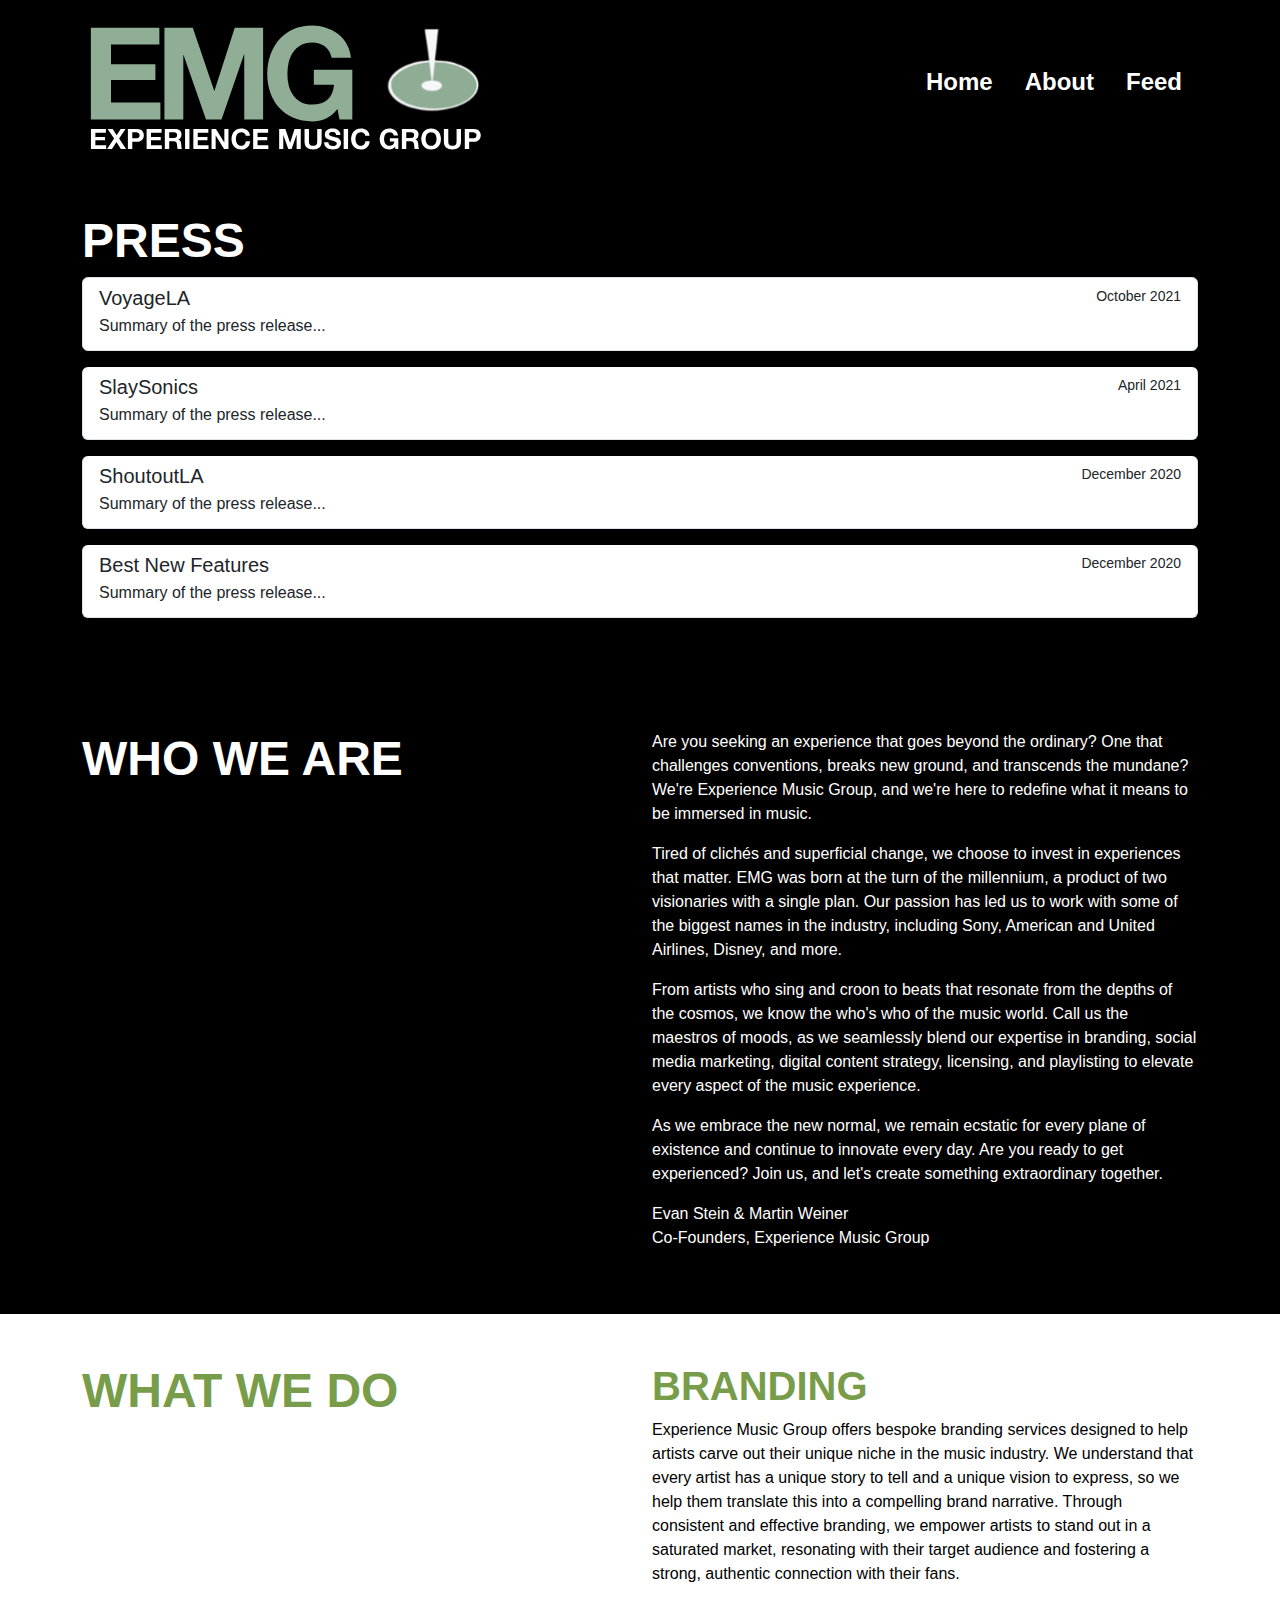
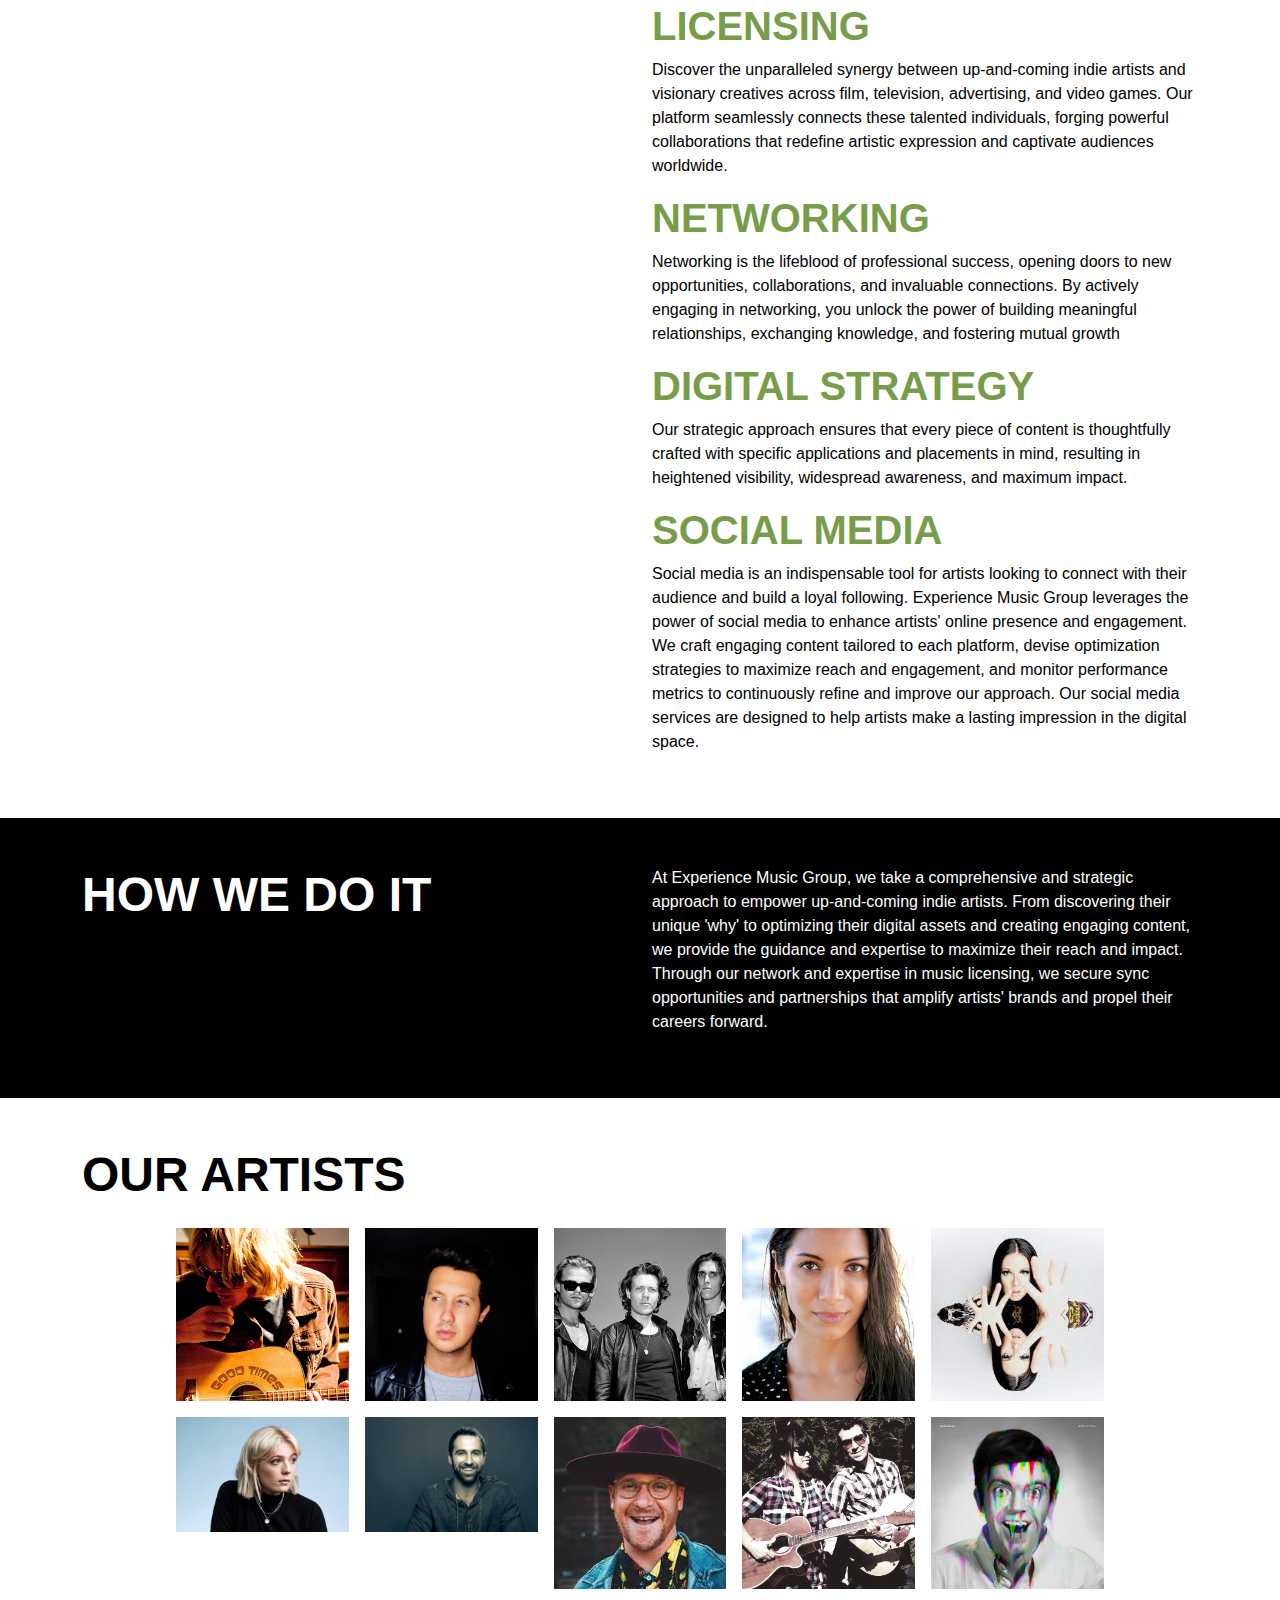
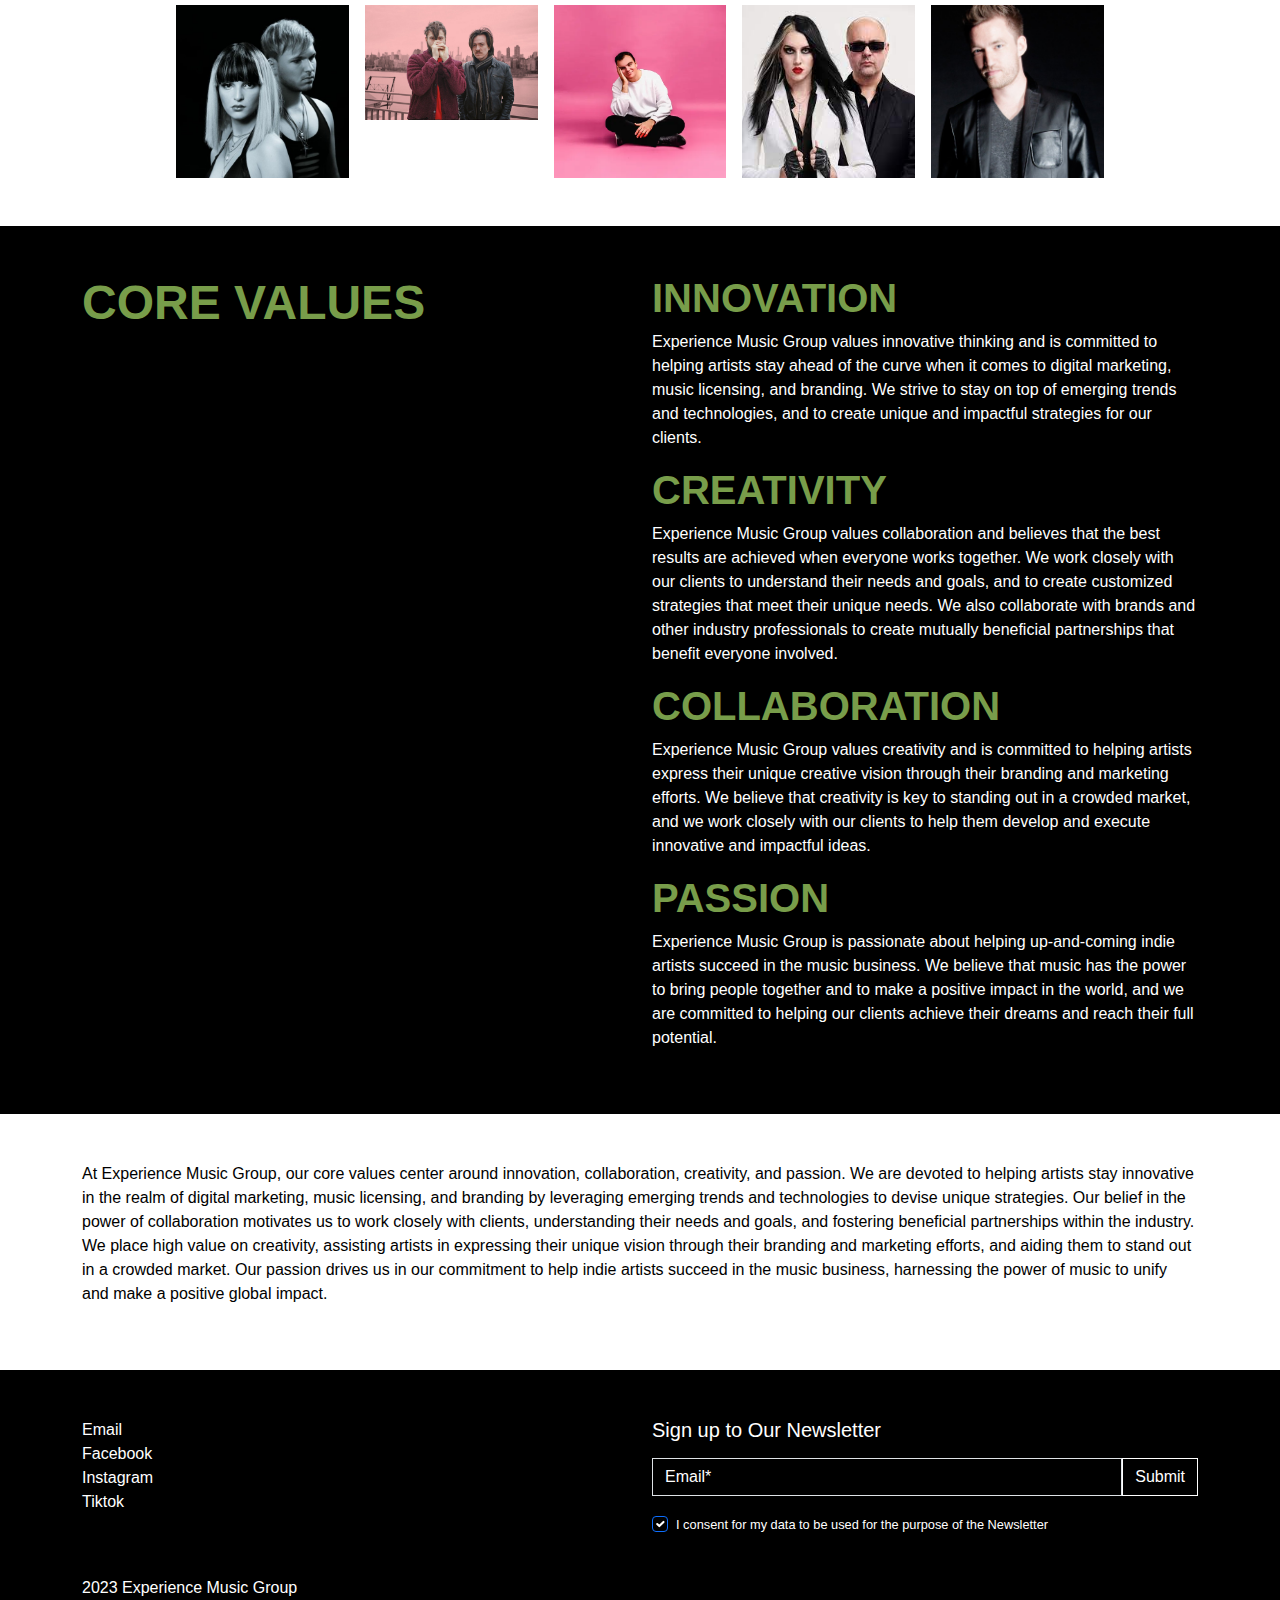
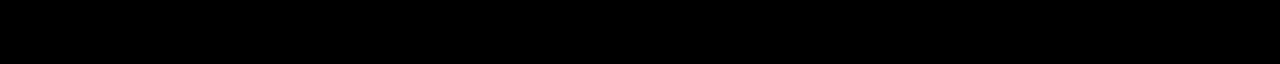
==== about.html @ ebf4021c "Add about.html and feed.html" ====
<!DOCTYPE html>
<html lang="en">

<head>
  <meta charset="UTF-8">
  <meta http-equiv="X-UA-Compatible" content="IE=edge">
  <meta name="viewport" content="width=device-width, initial-scale=1.0">
  <link href="https://cdn.jsdelivr.net/npm/bootstrap@5.0.2/dist/css/bootstrap.min.css" rel="stylesheet">
  <link rel="stylesheet" href="css/bootstrap.css">
  <link rel="stylesheet" href="css/styles.css">
  <title>Bootstrap Test</title>

  <!-- Include your custom font -->
</head>

<body>
  <!-- Header Section -->
  <header class="text-white text-center">
    <nav class="navbar navbar-expand-lg navbar-dark">
      <div class="container">
        <a href="#" class="navbar-brand">
          <img src="images/logo2.svg" alt="EMG Logo" class="logo">
        </a>
        <button class="navbar-toggler" type="button" data-toggle="collapse" data-target="#navbarNav"
          aria-controls="navbarNav" aria-expanded="false" aria-label="Toggle navigation">
          <span class="navbar-toggler-icon"></span>
        </button>
        <div class="collapse navbar-collapse" id="navbarNav">
          <ul class="navbar-nav ms-auto">
            <li class="nav-item active mx-2 ">
              <a class="nav-link" href="/index.html">Home</a>
            </li>
            <li class="nav-item mx-2">
              <a class="nav-link" href="/about.html">About</a>
            </li>
            <li class="nav-item mx-2">
              <a class="nav-link" href="/feed.html">Feed</a>
            </li>
          </ul>
        </div>
      </div>
    </nav>
  </header>

  <!-- Who We Are Section -->
  <section id="press" class="py-5 d-flex align-items-center">
    <div class="container">
      <!-- Single Column -->
      <h2 class="section-heading text-white">Press</h2>
      <div class="list-group">
        <!-- VOYAGE LA -->
        <a href="#" class="list-group-item rounded list-group-item-action mb-3">
          <div class="d-flex w-100 justify-content-between">
            <h5 class="mb-1">VoyageLA</h5>
            <small>October 2021</small>
          </div>
          <p class="mb-1">Summary of the press release...</p>
        </a>

        <!-- SlaySonics -->
        <a href="#" class="list-group-item rounded list-group-item-action mb-3">
          <div class="d-flex w-100 justify-content-between">
            <h5 class="mb-1">SlaySonics</h5>
            <small>April 2021</small>
          </div>
          <p class="mb-1">Summary of the press release...</p>
        </a>
        <!-- ShoutoutLA -->
        <a href="#" class="list-group-item rounded list-group-item-action mb-3">
          <div class="d-flex w-100 justify-content-between">
            <h5 class="mb-1">ShoutoutLA</h5>
            <small>December 2020</small>
          </div>
          <p class="mb-1">Summary of the press release...</p>
        </a>
        <!-- Best New Features  -->
        <a href="#" class="list-group-item rounded list-group-item-action mb-3">
          <div class="d-flex w-100 justify-content-between">
            <h5 class="mb-1">Best New Features</h5>
            <small>December 2020</small>
          </div>
          <p class="mb-1">Summary of the press release...</p>
        </a>
        <!-- The Good Men Project -->
        <!-- Voyage LA -->
        <!-- Indiehitmaker -->
        <!-- How to License Music -->
        <!-- My Silent Bravery -->
        <!-- West Conn Radio -->
        <!-- The El Rey -->
        <!-- Concord Music Group  -->



      </div>


    </div>
    </div>
  </section>





  <!-- Who We Are Section -->
  <section id="who-we-are" class="py-5 d-flex align-items-center">
    <div class="container">
      <div class="row">
        <!-- Left Column -->
        <div class="col-md-6">
          <h2 class="section-heading text-white">Who We Are</h2>
        </div>

        <!-- Right Column -->
        <div class="col-md-6 text-white">
          <p>Are you seeking an experience that goes beyond the ordinary? One that challenges conventions, breaks new
            ground, and transcends the mundane? We're Experience Music Group, and we're here to redefine what it means
            to be immersed in music.</p>
          <p>Tired of clichés and superficial change, we choose to invest in experiences that matter. EMG was born at
            the turn of the millennium, a product of two visionaries with a single plan. Our passion has led us to
            work
            with some of the biggest names in the industry, including Sony, American and United Airlines, Disney, and
            more.</p>
          <p>From artists who sing and croon to beats that resonate from the depths of the cosmos, we know the who's
            who
            of the music world. Call us the maestros of moods, as we seamlessly blend our expertise in branding,
            social
            media marketing, digital content strategy, licensing, and playlisting to elevate every aspect of the music
            experience.</p>
          <p>As we embrace the new normal, we remain ecstatic for every plane of existence and continue to innovate
            every day. Are you ready to get experienced? Join us, and let's create something extraordinary together.
          </p>
          <div class="mt-auto">
            <p class="mb-0">Evan Stein & Martin Weiner</p>
            <p>Co-Founders, Experience Music Group</p>
          </div>
        </div>
      </div>
    </div>
  </section>


  <!-- What we Do Section -->
  <section id="what-we-do" class="py-5 d-flex align-items-center bg-white">
    <div class="container">
      <div class="row">
        <!-- Left Column -->
        <div class="col-md-6">
          <h2 class="section-heading text-main">What We Do</h2>
        </div>

        <!-- Right Column -->
        <div class="col-md-6 text-black">
          <h3 class="section-subheading">Branding</h3>
          <p>Experience Music Group offers bespoke branding services designed to help artists carve out their unique
            niche in the music industry. We understand that every artist has a unique story to tell and a unique
            vision
            to express, so we help them translate this into a compelling brand narrative. Through consistent and
            effective branding, we empower artists to stand out in a saturated market, resonating with their target
            audience and fostering a strong, authentic connection with their fans.</p>
          <h3 class="section-subheading">Licensing</h3>
          <p>Discover the unparalleled synergy between up-and-coming indie artists and visionary creatives across
            film,
            television, advertising, and video games. Our platform seamlessly connects these talented individuals,
            forging powerful collaborations that redefine artistic expression and captivate audiences worldwide.</p>
          <h3 class="section-subheading">Networking</h3>
          <p>Networking is the lifeblood of professional success, opening doors to new opportunities, collaborations,
            and invaluable connections. By actively engaging in networking, you unlock the power of building
            meaningful
            relationships, exchanging knowledge, and fostering mutual growth</p>
          <h3 class="section-subheading">Digital Strategy</h3>
          <p>Our strategic approach ensures that every piece of content is thoughtfully crafted with specific
            applications and placements in mind, resulting in heightened visibility, widespread awareness, and maximum
            impact.</p>
          <h3 class="section-subheading">Social Media</h3>
          <p>
            Social media is an indispensable tool for artists looking to connect with their audience and build a loyal
            following. Experience Music Group leverages the power of social media to enhance artists' online presence
            and engagement. We craft engaging content tailored to each platform, devise optimization strategies to
            maximize reach and engagement, and monitor performance metrics to continuously refine and improve our
            approach. Our social media services are designed to help artists make a lasting impression in the digital
            space.
          </p>

        </div>
      </div>
    </div>
  </section>

  <!-- How We Do It Section -->
  <section id="how-we-do-it" class="py-5 d-flex align-items-center">
    <div class="container">
      <div class="row">
        <!-- Left Column -->
        <div class="col-md-6">
          <h2 class="section-heading text-white">How We Do it</h2>
        </div>
        <!-- Right Column -->
        <div class="col-md-6 text-white">
          <p>At Experience Music Group, we take a comprehensive and strategic approach to empower up-and-coming indie
            artists. From discovering their unique 'why' to optimizing their digital assets and creating engaging
            content, we provide the guidance and expertise to maximize their reach and impact. Through our network and
            expertise in music licensing, we secure sync opportunities and partnerships that amplify artists' brands
            and
            propel their careers forward.</p>
        </div>
      </div>
    </div>
  </section>

  <!-- Our Artists Section -->
  <section id="our-artists" class="py-5 bg-white">
    <div class="container">
      <!-- Section Heading -->
      <h2 class="section-heading text-black mb-4">Our Artists</h2>

      <!-- First Row -->
      <div class="row justify-content-center g-3 pb-3">
        <div class="col-md-2 col-4"><img src="./images/artists/latch-key-kid.jpeg" alt="Artist 1" class="img-fluid">
        </div>
        <div class="col-md-2 col-4"><img src="./images/artists/tyler-shamy.jpeg" alt="Artist 2" class="img-fluid">
        </div>
        <div class="col-md-2 col-4"><img src="./images/artists/the-new-twentys.jpeg" alt="Artist 3" class="img-fluid">
        </div>
        <div class="col-md-2 col-4"><img src="./images/artists/chantelle-berry.webp" alt="Artist 4" class="img-fluid">
        </div>
        <div class="col-md-2 col-4"><img src="./images/artists/rockie-brown.jpeg" alt="Artist 5" class="img-fluid">
        </div>
      </div>

      <!-- Second Row -->
      <div class="row justify-content-center g-3 pb-3">
        <div class="col-md-2 col-4"><img src="./images/artists/em-rossi.jpeg" alt="Artist 6" class="img-fluid"></div>
        <div class="col-md-2 col-4"><img src="./images/artists/my-silent-bravery.jpeg" alt="Artist 7" class="img-fluid">
        </div>
        <div class="col-md-2 col-4"><img src="./images/artists/mikey-paulker.jpeg" alt="Artist 8" class="img-fluid">
        </div>
        <div class="col-md-2 col-4"><img src="./images/artists/bicycle-mob.jpeg" alt="Artist 9" class="img-fluid">
        </div>
        <div class="col-md-2 col-4"><img src="./images/artists/animali.jpeg" alt="Artist 10" class="img-fluid"></div>
      </div>

      <!-- Third Row -->
      <div class="row g-3 justify-content-center">
        <div class="col-md-2 col-4"><img src="./images/artists/the-haunt.jpeg" alt="Artist 11" class="img-fluid">
        </div>
        <div class="col-md-2 col-4"><img src="./images/artists/deaf-poets.jpeg" alt="Artist 12" class="img-fluid">
        </div>
        <div class="col-md-2 col-4"><img src="./images/artists/ryan-nealon.webp" alt="Artist 13" class="img-fluid">
        </div>
        <div class="col-md-2 col-4"><img src="./images/artists/night-club.jpeg" alt="Artist 14" class="img-fluid">
        </div>
        <div class="col-md-2 col-4"><img src="./images/artists/steven-cooper.jpeg" alt="Artist 15" class="img-fluid">
        </div>
      </div>

    </div>
  </section>




  <!-- Core Values Section -->
  <section id="core-values" class="py-5 d-flex align-items-center">
    <div class="container">
      <div class="row">
        <!-- Left Column -->
        <div class="col-md-6">
          <h2 class="section-heading text-main">Core Values</h2>
        </div>

        <!-- Right Column -->
        <div class="col-md-6 text-white">
          <h3 class="section-subheading">Innovation</h3>
          <p>Experience Music Group values innovative thinking and is committed to helping artists stay ahead of the
            curve when it comes to digital marketing, music licensing, and branding. We strive to stay on top of
            emerging trends and technologies, and to create unique and impactful strategies for our clients.</p>
          <h3 class="section-subheading">Creativity</h3>
          <p>Experience Music Group values collaboration and believes that the best results are achieved when everyone
            works together. We work closely with our clients to understand their needs and goals, and to create
            customized strategies that meet their unique needs. We also collaborate with brands and other industry
            professionals to create mutually beneficial partnerships that benefit everyone involved.</p>
          <h3 class="section-subheading">Collaboration</h3>
          <p>Experience Music Group values creativity and is committed to helping artists express their unique
            creative
            vision through their branding and marketing efforts. We believe that creativity is key to standing out in
            a
            crowded market, and we work closely with our clients to help them develop and execute innovative and
            impactful ideas.</p>
          <h3 class="section-subheading">Passion</h3>
          <p>Experience Music Group is passionate about helping up-and-coming indie artists succeed in the music
            business. We believe that music has the power to bring people together and to make a positive impact in
            the
            world, and we are committed to helping our clients achieve their dreams and reach their full potential.
          </p>
        </div>
      </div>
    </div>
  </section>

  <!-- Mission Statement Section -->
  <section id="mission-statement" class="bg-white py-5 d-flex align-items-center">
    <div class="container">
      <div class="row">
        <!-- Right Column -->
        <div class="text-black">
          <p>At Experience Music Group, our core values center around innovation, collaboration, creativity, and
            passion. We are devoted to helping artists stay innovative in the realm of digital marketing, music
            licensing, and branding by leveraging emerging trends and technologies to devise unique strategies. Our
            belief in the power of collaboration motivates us to work closely with clients, understanding their needs
            and goals, and fostering beneficial partnerships within the industry. We place high value on creativity,
            assisting artists in expressing their unique vision through their branding and marketing efforts, and
            aiding
            them to stand out in a crowded market. Our passion drives us in our commitment to help indie artists
            succeed
            in the music business, harnessing the power of music to unify and make a positive global impact.</p>
        </div>
      </div>
    </div>
  </section>

  <!-- Footer -->
  <!-- Footer Section -->
  <footer class="text-white py-5">
    <div class="container">
      <!-- Links and Contact Section -->
      <div class="row mb-4">
        <div class="col-md-6">
          <ul class="list-unstyled">
            <li><a href="mailto:hello@example.com" class="text-decoration-none text-white">Email</a></li>
            <li><a href="https://www.facebook.com" target="_blank" class="text-white text-decoration-none">Facebook</a>
            </li>
            <li><a href="https://www.instagram.com" target="_blank"
                class="text-white text-decoration-none">Instagram</a></li>
            <li><a href="https://www.tiktok.com" class="text-decoration-none text-white">Tiktok</a></li>
          </ul>
        </div>
        <div class="col-md-6">
          <h5 class="mb-3">Sign up to Our Newsletter</h5>
          <form action="#">
            <div class="mb-3 d-flex">
              <input type="email" class="form-control custom-input rounded-0" style="background-color: black;"
                name="email" placeholder="Email*">
              <button type="submit" class="btn btn-primary bg-black border-white rounded-0">Submit</button>
            </div>
            <div class="mb-3 form-check">
              <input type="checkbox" class="form-check-input bg-black" name="checkboxOne" value="true" checked>
              <label class="form-check-label small-text" style="font-size: .8rem;" for="checkboxOne">I consent
                for my
                data to be used for the purpose of the Newsletter</label>
            </div>

          </form>

        </div>
      </div>

      <!-- Additional Information -->
      <div class="row">
        <div class="col-12">
          <p class="small-text">2023 Experience Music Group
          </p>
        </div>
      </div>
    </div>
  </footer>



  <!-- Bootstrap JavaScript -->
  <script src="js/bootstrap.bundle.js"></script>
</body>

</html>
---- css/styles.css ----
@font-face {
  font-family: 'Helvetica Neue Condensed Bold';
  src: url('./fonts/Helvetica\ Neue\ Condensed\ Bold.ttf') format('ttf');
}

body {
  background-color: black;
}

body,
h1,
h2,
h3,
h4,
h5,
h6 {
  font-family: 'Helvetica Neue Condensed Bold', sans-serif;
}

.logo {
  width: 200px;
  height: auto;
}

.hero {
  position: relative;
  min-height: calc(100vh - 147px);
}

.hero-heading {
  font-size: 3rem;
  text-transform: uppercase;
}

.section-heading {
  font-size: 3rem;
  text-transform: uppercase ;
  font-weight: 600;
}

.section-subheading {
  font-size: 2.5rem;
  color: #789D4A;
  text-transform: uppercase;
  font-weight: 600;
}

.text-main {
  color: #789D4A
}

.bottom-right-list {
  list-style-type: none; /* Remove bullets */
  margin-bottom: 50px; /* Add margin to the bottom */
  position: absolute; /* Position absolutely within the container */
  right: 0; /* Align to the right of the container */
}

.bottom-right-list li {
  line-height: 1;
}


/* Medium screens (>=768px) */
@media (min-width: 768px) {
  .logo {
    width: 250px;
  }

  .hero-heading {
    font-size: 3.25rem;
  }
}


/* Large screens (>=768px) */
@media (min-width: 992px) {
  .logo {
    width: 300px;
  }
  .hero-heading {
    font-size: 3.25rem;
  }
}

/* Extra Large screens (>= 1200px) */
@media (min-width: 1200px) {
  .logo {
      width: 400px;
  }
}



.custom-input::placeholder {
  color: white;
}

.nav-link {
  font-size: 24px;
  font-family: 'Helvetica Neue Condensed Bold', sans-serif;
  font-weight: bold;
  color: white !important;
}

.nav-link:hover {
  color: #789D4A !important;
  text-decoration: underline;
}
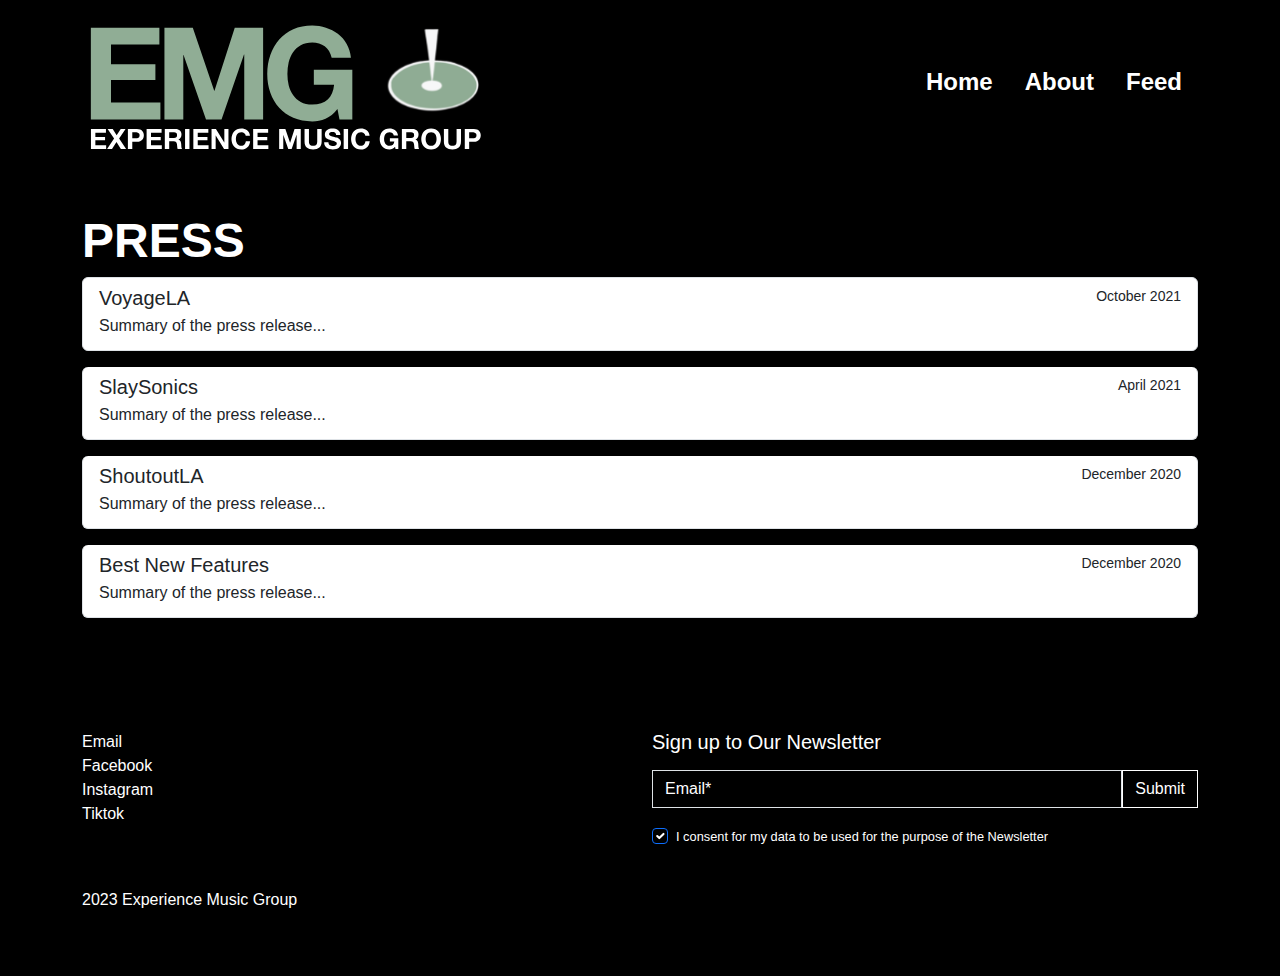
==== commit b7f6eb73: "Remove misc sections from about.html" ====
--- a/about.html
+++ b/about.html
@@ -28,13 +28,13 @@
         <div class="collapse navbar-collapse" id="navbarNav">
           <ul class="navbar-nav ms-auto">
             <li class="nav-item active mx-2 ">
-              <a class="nav-link" href="/index.html">Home</a>
+              <a class="nav-link" href="/emg/index.html">Home</a>
             </li>
             <li class="nav-item mx-2">
-              <a class="nav-link" href="/about.html">About</a>
+              <a class="nav-link" href="/emg/about.html">About</a>
             </li>
             <li class="nav-item mx-2">
-              <a class="nav-link" href="/feed.html">Feed</a>
+              <a class="nav-link" href="/emg/feed.html">Feed</a>
             </li>
           </ul>
         </div>
@@ -42,7 +42,7 @@
     </nav>
   </header>
 
-  <!-- Who We Are Section -->
+  <!-- Press Section -->
   <section id="press" class="py-5 d-flex align-items-center">
     <div class="container">
       <!-- Single Column -->
@@ -100,226 +100,6 @@
   </section>
 
 
-
-
-
-  <!-- Who We Are Section -->
-  <section id="who-we-are" class="py-5 d-flex align-items-center">
-    <div class="container">
-      <div class="row">
-        <!-- Left Column -->
-        <div class="col-md-6">
-          <h2 class="section-heading text-white">Who We Are</h2>
-        </div>
-
-        <!-- Right Column -->
-        <div class="col-md-6 text-white">
-          <p>Are you seeking an experience that goes beyond the ordinary? One that challenges conventions, breaks new
-            ground, and transcends the mundane? We're Experience Music Group, and we're here to redefine what it means
-            to be immersed in music.</p>
-          <p>Tired of clichés and superficial change, we choose to invest in experiences that matter. EMG was born at
-            the turn of the millennium, a product of two visionaries with a single plan. Our passion has led us to
-            work
-            with some of the biggest names in the industry, including Sony, American and United Airlines, Disney, and
-            more.</p>
-          <p>From artists who sing and croon to beats that resonate from the depths of the cosmos, we know the who's
-            who
-            of the music world. Call us the maestros of moods, as we seamlessly blend our expertise in branding,
-            social
-            media marketing, digital content strategy, licensing, and playlisting to elevate every aspect of the music
-            experience.</p>
-          <p>As we embrace the new normal, we remain ecstatic for every plane of existence and continue to innovate
-            every day. Are you ready to get experienced? Join us, and let's create something extraordinary together.
-          </p>
-          <div class="mt-auto">
-            <p class="mb-0">Evan Stein & Martin Weiner</p>
-            <p>Co-Founders, Experience Music Group</p>
-          </div>
-        </div>
-      </div>
-    </div>
-  </section>
-
-
-  <!-- What we Do Section -->
-  <section id="what-we-do" class="py-5 d-flex align-items-center bg-white">
-    <div class="container">
-      <div class="row">
-        <!-- Left Column -->
-        <div class="col-md-6">
-          <h2 class="section-heading text-main">What We Do</h2>
-        </div>
-
-        <!-- Right Column -->
-        <div class="col-md-6 text-black">
-          <h3 class="section-subheading">Branding</h3>
-          <p>Experience Music Group offers bespoke branding services designed to help artists carve out their unique
-            niche in the music industry. We understand that every artist has a unique story to tell and a unique
-            vision
-            to express, so we help them translate this into a compelling brand narrative. Through consistent and
-            effective branding, we empower artists to stand out in a saturated market, resonating with their target
-            audience and fostering a strong, authentic connection with their fans.</p>
-          <h3 class="section-subheading">Licensing</h3>
-          <p>Discover the unparalleled synergy between up-and-coming indie artists and visionary creatives across
-            film,
-            television, advertising, and video games. Our platform seamlessly connects these talented individuals,
-            forging powerful collaborations that redefine artistic expression and captivate audiences worldwide.</p>
-          <h3 class="section-subheading">Networking</h3>
-          <p>Networking is the lifeblood of professional success, opening doors to new opportunities, collaborations,
-            and invaluable connections. By actively engaging in networking, you unlock the power of building
-            meaningful
-            relationships, exchanging knowledge, and fostering mutual growth</p>
-          <h3 class="section-subheading">Digital Strategy</h3>
-          <p>Our strategic approach ensures that every piece of content is thoughtfully crafted with specific
-            applications and placements in mind, resulting in heightened visibility, widespread awareness, and maximum
-            impact.</p>
-          <h3 class="section-subheading">Social Media</h3>
-          <p>
-            Social media is an indispensable tool for artists looking to connect with their audience and build a loyal
-            following. Experience Music Group leverages the power of social media to enhance artists' online presence
-            and engagement. We craft engaging content tailored to each platform, devise optimization strategies to
-            maximize reach and engagement, and monitor performance metrics to continuously refine and improve our
-            approach. Our social media services are designed to help artists make a lasting impression in the digital
-            space.
-          </p>
-
-        </div>
-      </div>
-    </div>
-  </section>
-
-  <!-- How We Do It Section -->
-  <section id="how-we-do-it" class="py-5 d-flex align-items-center">
-    <div class="container">
-      <div class="row">
-        <!-- Left Column -->
-        <div class="col-md-6">
-          <h2 class="section-heading text-white">How We Do it</h2>
-        </div>
-        <!-- Right Column -->
-        <div class="col-md-6 text-white">
-          <p>At Experience Music Group, we take a comprehensive and strategic approach to empower up-and-coming indie
-            artists. From discovering their unique 'why' to optimizing their digital assets and creating engaging
-            content, we provide the guidance and expertise to maximize their reach and impact. Through our network and
-            expertise in music licensing, we secure sync opportunities and partnerships that amplify artists' brands
-            and
-            propel their careers forward.</p>
-        </div>
-      </div>
-    </div>
-  </section>
-
-  <!-- Our Artists Section -->
-  <section id="our-artists" class="py-5 bg-white">
-    <div class="container">
-      <!-- Section Heading -->
-      <h2 class="section-heading text-black mb-4">Our Artists</h2>
-
-      <!-- First Row -->
-      <div class="row justify-content-center g-3 pb-3">
-        <div class="col-md-2 col-4"><img src="./images/artists/latch-key-kid.jpeg" alt="Artist 1" class="img-fluid">
-        </div>
-        <div class="col-md-2 col-4"><img src="./images/artists/tyler-shamy.jpeg" alt="Artist 2" class="img-fluid">
-        </div>
-        <div class="col-md-2 col-4"><img src="./images/artists/the-new-twentys.jpeg" alt="Artist 3" class="img-fluid">
-        </div>
-        <div class="col-md-2 col-4"><img src="./images/artists/chantelle-berry.webp" alt="Artist 4" class="img-fluid">
-        </div>
-        <div class="col-md-2 col-4"><img src="./images/artists/rockie-brown.jpeg" alt="Artist 5" class="img-fluid">
-        </div>
-      </div>
-
-      <!-- Second Row -->
-      <div class="row justify-content-center g-3 pb-3">
-        <div class="col-md-2 col-4"><img src="./images/artists/em-rossi.jpeg" alt="Artist 6" class="img-fluid"></div>
-        <div class="col-md-2 col-4"><img src="./images/artists/my-silent-bravery.jpeg" alt="Artist 7" class="img-fluid">
-        </div>
-        <div class="col-md-2 col-4"><img src="./images/artists/mikey-paulker.jpeg" alt="Artist 8" class="img-fluid">
-        </div>
-        <div class="col-md-2 col-4"><img src="./images/artists/bicycle-mob.jpeg" alt="Artist 9" class="img-fluid">
-        </div>
-        <div class="col-md-2 col-4"><img src="./images/artists/animali.jpeg" alt="Artist 10" class="img-fluid"></div>
-      </div>
-
-      <!-- Third Row -->
-      <div class="row g-3 justify-content-center">
-        <div class="col-md-2 col-4"><img src="./images/artists/the-haunt.jpeg" alt="Artist 11" class="img-fluid">
-        </div>
-        <div class="col-md-2 col-4"><img src="./images/artists/deaf-poets.jpeg" alt="Artist 12" class="img-fluid">
-        </div>
-        <div class="col-md-2 col-4"><img src="./images/artists/ryan-nealon.webp" alt="Artist 13" class="img-fluid">
-        </div>
-        <div class="col-md-2 col-4"><img src="./images/artists/night-club.jpeg" alt="Artist 14" class="img-fluid">
-        </div>
-        <div class="col-md-2 col-4"><img src="./images/artists/steven-cooper.jpeg" alt="Artist 15" class="img-fluid">
-        </div>
-      </div>
-
-    </div>
-  </section>
-
-
-
-
-  <!-- Core Values Section -->
-  <section id="core-values" class="py-5 d-flex align-items-center">
-    <div class="container">
-      <div class="row">
-        <!-- Left Column -->
-        <div class="col-md-6">
-          <h2 class="section-heading text-main">Core Values</h2>
-        </div>
-
-        <!-- Right Column -->
-        <div class="col-md-6 text-white">
-          <h3 class="section-subheading">Innovation</h3>
-          <p>Experience Music Group values innovative thinking and is committed to helping artists stay ahead of the
-            curve when it comes to digital marketing, music licensing, and branding. We strive to stay on top of
-            emerging trends and technologies, and to create unique and impactful strategies for our clients.</p>
-          <h3 class="section-subheading">Creativity</h3>
-          <p>Experience Music Group values collaboration and believes that the best results are achieved when everyone
-            works together. We work closely with our clients to understand their needs and goals, and to create
-            customized strategies that meet their unique needs. We also collaborate with brands and other industry
-            professionals to create mutually beneficial partnerships that benefit everyone involved.</p>
-          <h3 class="section-subheading">Collaboration</h3>
-          <p>Experience Music Group values creativity and is committed to helping artists express their unique
-            creative
-            vision through their branding and marketing efforts. We believe that creativity is key to standing out in
-            a
-            crowded market, and we work closely with our clients to help them develop and execute innovative and
-            impactful ideas.</p>
-          <h3 class="section-subheading">Passion</h3>
-          <p>Experience Music Group is passionate about helping up-and-coming indie artists succeed in the music
-            business. We believe that music has the power to bring people together and to make a positive impact in
-            the
-            world, and we are committed to helping our clients achieve their dreams and reach their full potential.
-          </p>
-        </div>
-      </div>
-    </div>
-  </section>
-
-  <!-- Mission Statement Section -->
-  <section id="mission-statement" class="bg-white py-5 d-flex align-items-center">
-    <div class="container">
-      <div class="row">
-        <!-- Right Column -->
-        <div class="text-black">
-          <p>At Experience Music Group, our core values center around innovation, collaboration, creativity, and
-            passion. We are devoted to helping artists stay innovative in the realm of digital marketing, music
-            licensing, and branding by leveraging emerging trends and technologies to devise unique strategies. Our
-            belief in the power of collaboration motivates us to work closely with clients, understanding their needs
-            and goals, and fostering beneficial partnerships within the industry. We place high value on creativity,
-            assisting artists in expressing their unique vision through their branding and marketing efforts, and
-            aiding
-            them to stand out in a crowded market. Our passion drives us in our commitment to help indie artists
-            succeed
-            in the music business, harnessing the power of music to unify and make a positive global impact.</p>
-        </div>
-      </div>
-    </div>
-  </section>
-
   <!-- Footer -->
   <!-- Footer Section -->
   <footer class="text-white py-5">
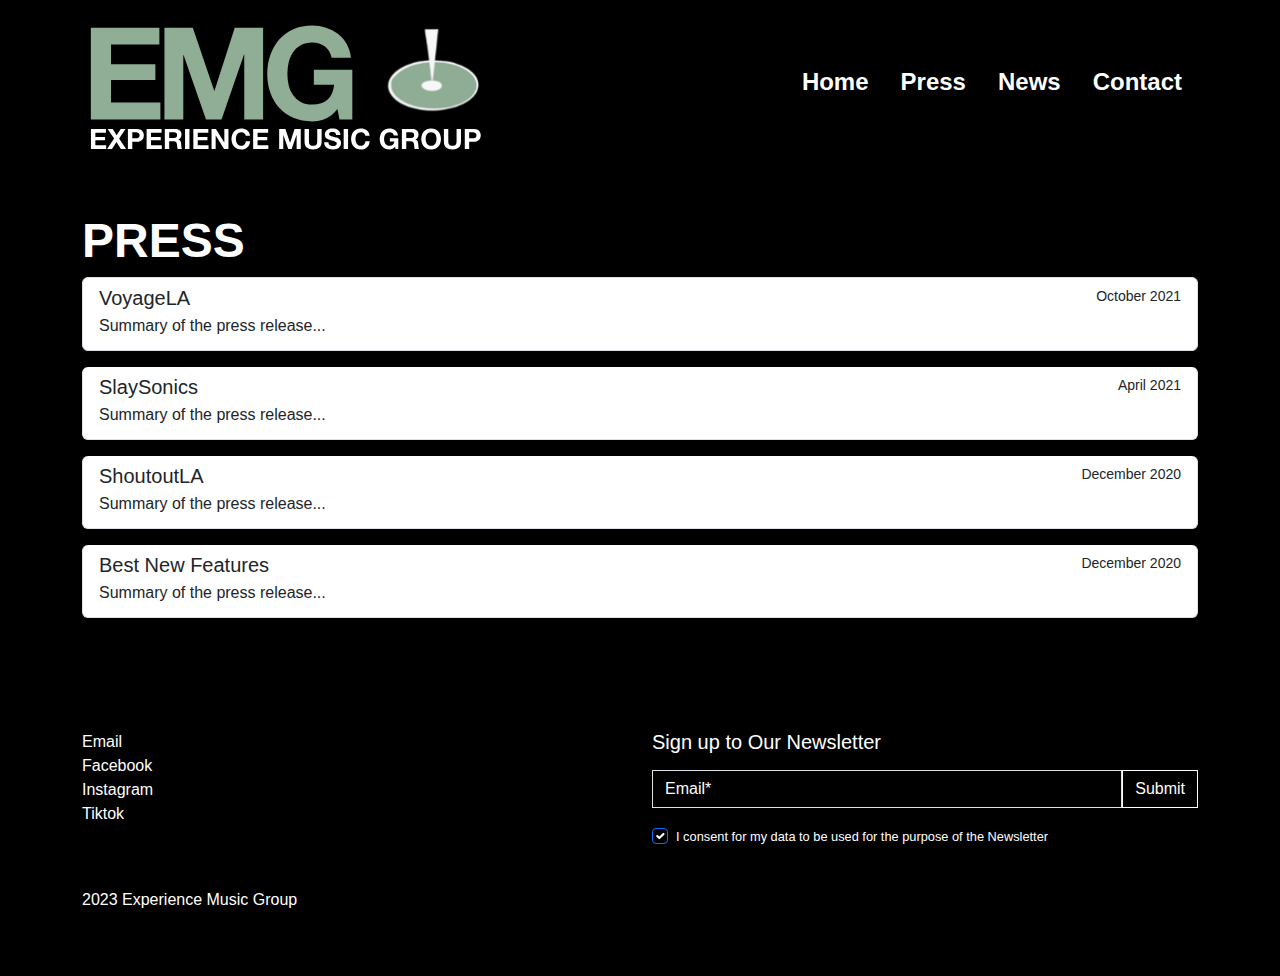
==== commit 8779c7aa: "Added Hero Picture and Contact Nav Item" ====
--- a/about.html
+++ b/about.html
@@ -21,7 +21,7 @@
         <a href="#" class="navbar-brand">
           <img src="images/logo2.svg" alt="EMG Logo" class="logo">
         </a>
-        <button class="navbar-toggler" type="button" data-toggle="collapse" data-target="#navbarNav"
+        <button class="navbar-toggler" type="button" data-bs-toggle="collapse" data-bs-target="#navbarNav"
           aria-controls="navbarNav" aria-expanded="false" aria-label="Toggle navigation">
           <span class="navbar-toggler-icon"></span>
         </button>
@@ -31,10 +31,13 @@
               <a class="nav-link" href="/emg/index.html">Home</a>
             </li>
             <li class="nav-item mx-2">
-              <a class="nav-link" href="/emg/about.html">About</a>
+              <a class="nav-link" href="/emg/about.html">Press</a>
             </li>
             <li class="nav-item mx-2">
-              <a class="nav-link" href="/emg/feed.html">Feed</a>
+              <a class="nav-link" href="/emg/feed.html">News</a>
+            </li>
+            <li class="nav-item mx-2">
+              <a class="nav-link" href="/emg/contact.html">Contact</a>
             </li>
           </ul>
         </div>
--- a/css/styles.css
+++ b/css/styles.css
@@ -25,7 +25,16 @@
 .hero {
   position: relative;
   min-height: calc(100vh - 147px);
+  background-image: url(../images/hero.jpeg);
+  background-size: contain;  /* Make sure the entire image is contained */
+  background-repeat: no-repeat;  /* Do not repeat the image */
+  background-position: center;  /* Center the background image */
+  margin-top: 5%;
+  margin-bottom: 5%;
 }
+
+
+
 
 .hero-heading {
   font-size: 3rem;
@@ -49,11 +58,24 @@
   color: #789D4A
 }
 
+.bottom-left-list {
+  list-style-type: none; /* Remove bullets */
+  margin-bottom: 50px; /* Add margin to the bottom */
+  position: absolute; /* Position absolutely within the container */
+  left: 0; /* Align to the right of the container */
+}
+
+
 .bottom-right-list {
   list-style-type: none; /* Remove bullets */
   margin-bottom: 50px; /* Add margin to the bottom */
   position: absolute; /* Position absolutely within the container */
-  right: 0; /* Align to the right of the container */
+  right: 5%; /* Align to the right of the container */
+  top: 30%;
+  background-color: rgba(0, 0, 0, .25); /* Semi-transparent background */
+  backdrop-filter: blur(10px); /* Apply blur effect */
+  padding: 2rem;
+  border-radius: 2%;
 }
 
 .bottom-right-list li {
@@ -79,7 +101,7 @@
     width: 300px;
   }
   .hero-heading {
-    font-size: 3.25rem;
+    font-size: 4.25rem;
   }
 }
 
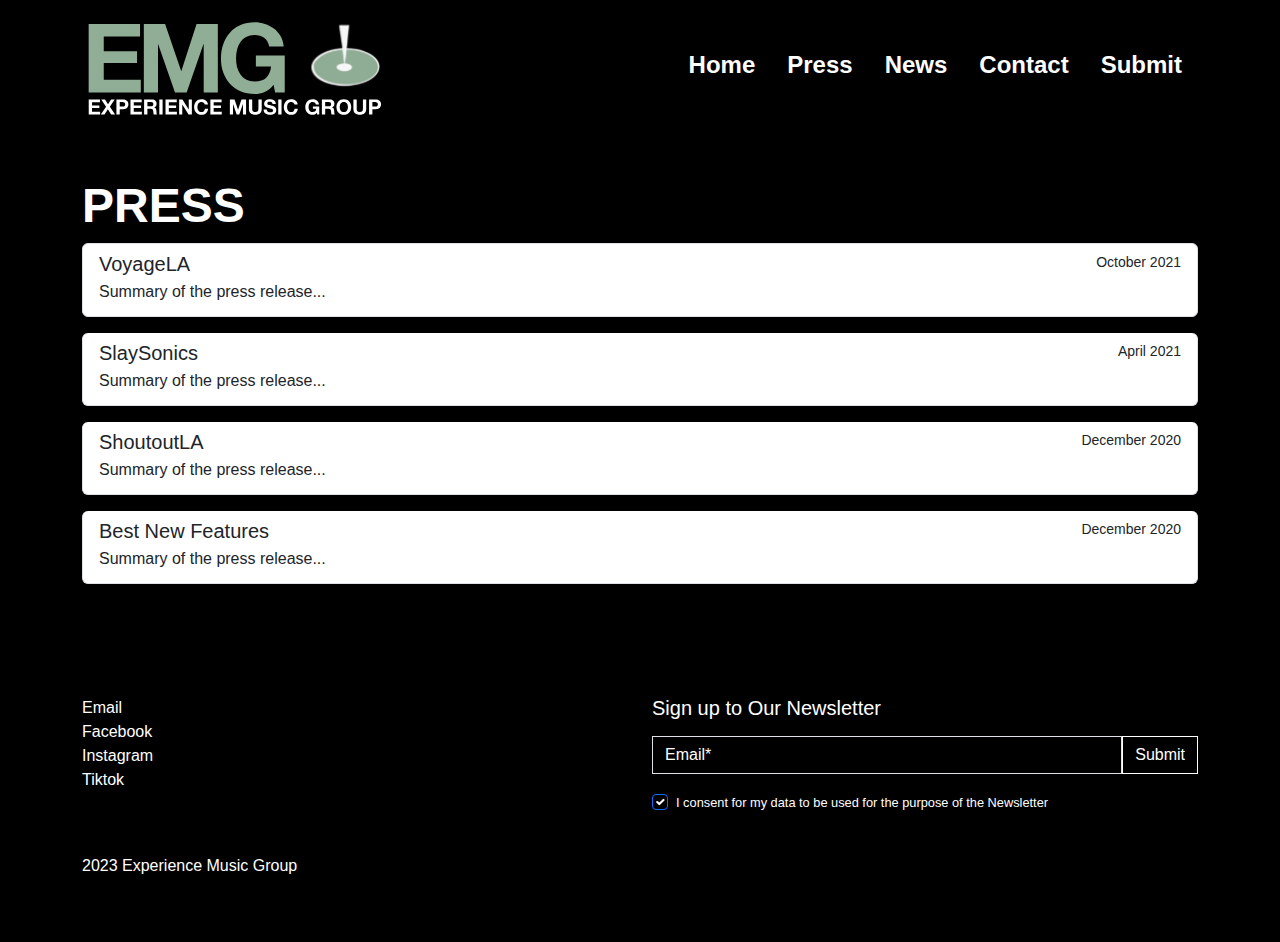
==== commit 71f95c91: "Add submit page" ====
--- a/about.html
+++ b/about.html
@@ -38,6 +38,9 @@
             </li>
             <li class="nav-item mx-2">
               <a class="nav-link" href="/emg/contact.html">Contact</a>
+            </li>
+            <li class="nav-item mx-2">
+              <a class="nav-link" href="/emg/submit.html">Submit</a>
             </li>
           </ul>
         </div>
--- a/css/styles.css
+++ b/css/styles.css
@@ -18,26 +18,23 @@
 }
 
 .logo {
-  width: 200px;
+  width: 300px;
   height: auto;
 }
 
 .hero {
   position: relative;
-  min-height: calc(100vh - 147px);
+  min-height: calc(100vh - 307px);
   background-image: url(../images/hero.jpeg);
-  background-size: contain;  /* Make sure the entire image is contained */
+  background-size: cover;  /* Make sure the entire image is contained */
   background-repeat: no-repeat;  /* Do not repeat the image */
   background-position: center;  /* Center the background image */
-  margin-top: 5%;
-  margin-bottom: 5%;
+  margin-top: 2%;
+  margin-bottom: 2%;
 }
 
-
-
-
 .hero-heading {
-  font-size: 3rem;
+  font-size: .4rem;
   text-transform: uppercase;
 }
 
@@ -54,6 +51,19 @@
   font-weight: 600;
 }
 
+.section-whatwedo-subheading {
+  font-size: 2.2rem;
+  color: #789D4A;
+  text-transform: uppercase;
+  font-weight: 600;
+}
+.tagline-heading {
+  font-size: 2rem;
+  padding-bottom: 2%;
+  font-weight: bold;
+}
+
+
 .text-main {
   color: #789D4A
 }
@@ -62,7 +72,11 @@
   list-style-type: none; /* Remove bullets */
   margin-bottom: 50px; /* Add margin to the bottom */
   position: absolute; /* Position absolutely within the container */
-  left: 0; /* Align to the right of the container */
+  left: 5%; /* Align to the right of the container */
+  background-color: rgba(0, 0, 0, .25); /* Semi-transparent background */
+  backdrop-filter: blur(5px); /* Apply blur effect */
+  padding: 2rem;
+  border-radius: 2%;
 }
 
 
@@ -82,11 +96,21 @@
   line-height: 1;
 }
 
+.custom-col {
+  flex: 1;
+  min-width: 0;
+  padding-top: 2rem;
+  padding-bottom: 2rem;
+}
+
+.border-main {
+  border-top: #789D4A 3px solid;
+}
 
 /* Medium screens (>=768px) */
 @media (min-width: 768px) {
   .logo {
-    width: 250px;
+    width: 200px;
   }
 
   .hero-heading {
@@ -98,17 +122,17 @@
 /* Large screens (>=768px) */
 @media (min-width: 992px) {
   .logo {
-    width: 300px;
+    width: 200px;
   }
   .hero-heading {
-    font-size: 4.25rem;
+    font-size: 3.25rem;
   }
 }
 
 /* Extra Large screens (>= 1200px) */
 @media (min-width: 1200px) {
   .logo {
-      width: 400px;
+      width: 300px;
   }
 }
 
@@ -128,4 +152,16 @@
 .nav-link:hover {
   color: #789D4A !important;
   text-decoration: underline;
-}+}
+.carousel-inner, .carousel-item {
+  height: 200px; /* Adjust this based on your desired carousel height */
+}
+
+
+
+.carousel-item img {
+  height: 100%;
+  width: auto;
+  object-fit: cover;
+}
+
